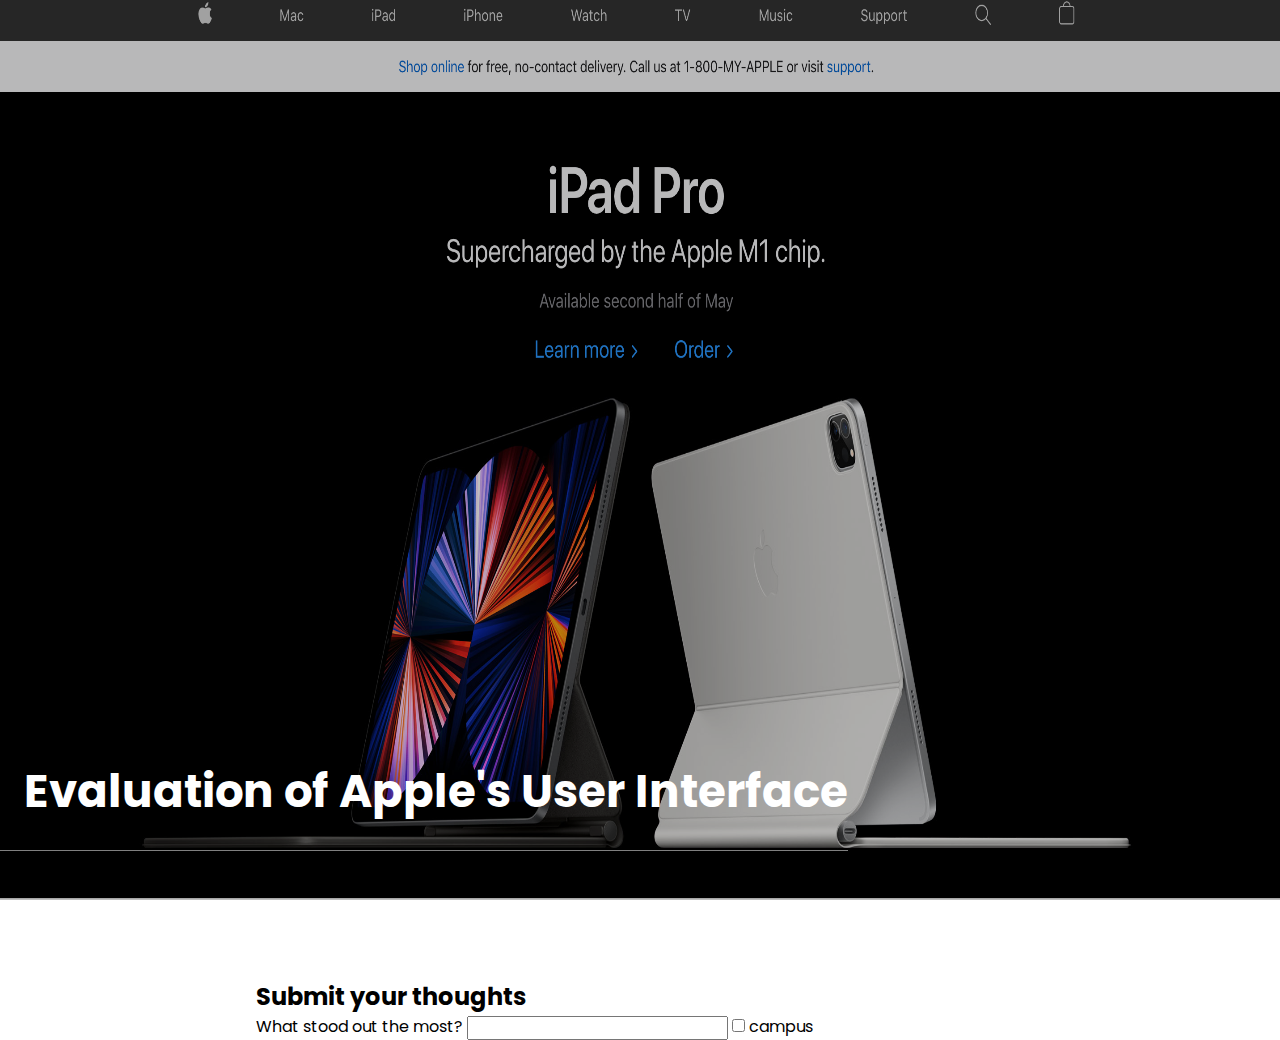
==== lab1/index.html @ 57fc591d "WIP: Lab 1" ====
<!DOCTYPE html>
<html>
    <head>
        <meta charset="utf-8" />
        <link rel="shortcut icon" type="image/jpg" href="public/favicon.ico"/>
        <title>Lab 1 - Constructing a Survey</title>

        <link rel="stylesheet" href="css/main.css">
    </head>
    <body>
        <a href="https://apple.ca" target="_blank">

            <div class="header">
                    <img src="assets/apple.png" alt="A screenshot of Apple's corporate landing page"/ class="img__content">
                <div class="overlay">
                    <h1> Evaluation of Apple's User Interface </h1>
                </div>
            </div>
        </a>
        <main>
            <h2> Submit your thoughts </h2>
            <div class="form">
                <form>
                    <label for="name">What stood out the most?</label>
                    <input type="text" id="cta" name="cta" />

                    <input type="checkbox" id="campus" name="likes" value="campus" />
                    
                    <label for="campus">campus</label><br>
                </form>
            </div>
        </main>        
    </body>
</html>
---- lab1/css/main.css ----
/* Font Imports */
@import url('https://fonts.googleapis.com/css2?family=Roboto:wght@400');
@import url('https://fonts.googleapis.com/css2?family=Poppins:wght@200&display=swap');

* {
    font-family: 'Poppins', sans-serif;
    margin: 0;
    padding: 0;
}

main {
    width: 60%;
    margin: auto;
    justify-content: center;
}

h1 {
    font-size: 2.825em;
    margin: 24px 0 18px;
    padding-bottom: 24px;
    border-bottom: 1px solid grey;
    color: white;
    padding-left: 24px;
}

.header {
    position: relative;
}

.overlay {
    position: absolute;
    top: 75%;
    bottom: 0;
    left: 0;
    background: none;
}

.img__content {
    width: 100%;
    height: 100vh;
    filter: brightness(100%);
    transition: ease-in-out 0.2s;
    margin-bottom: 72px;
}

.img__content:hover,
.img__content:focus {
    filter: brightness(75%);
    transition: ease-in-out 0.2s;
}

@media only screen and (max-width: 768px) {
    main {
        width: 80%;
    }

    .img__content {
        width: calc(100% - 8px);
        margin: 4px 4px 8px;
    }
}
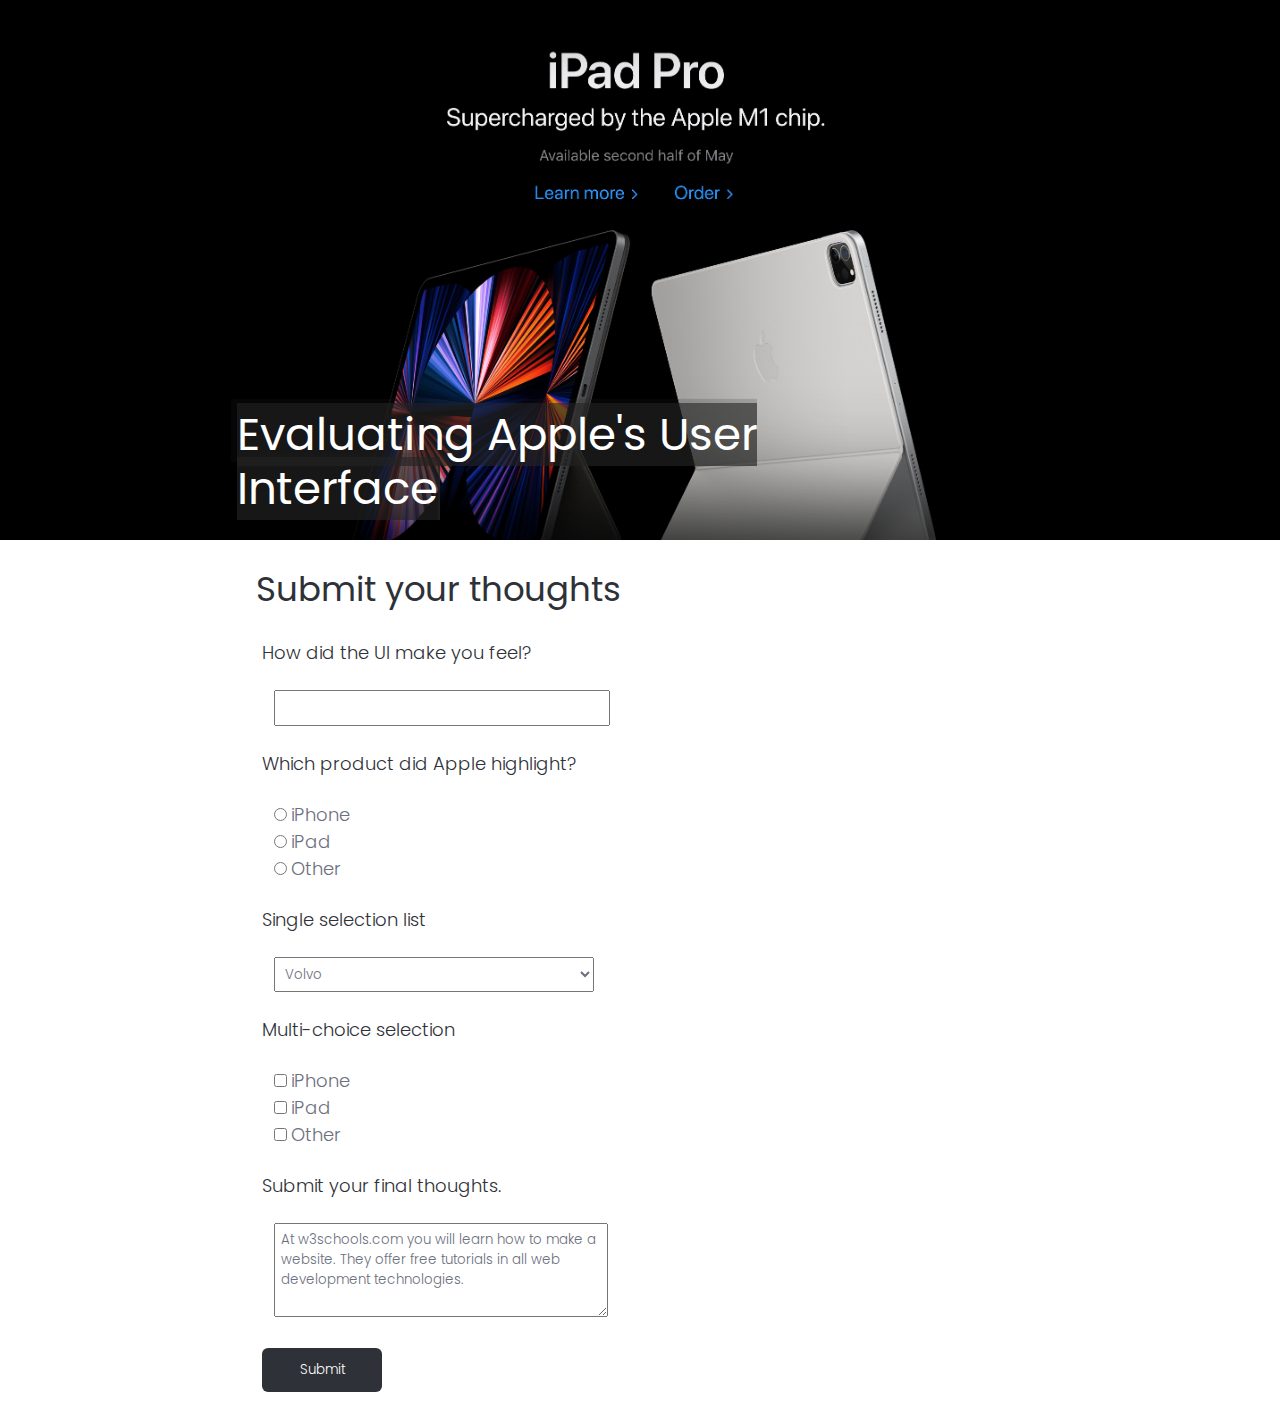
==== commit 9722edc8: "WIP: Lab1" ====
--- a/lab1/index.html
+++ b/lab1/index.html
@@ -8,12 +8,10 @@
         <link rel="stylesheet" href="css/main.css">
     </head>
     <body>
-        <a href="https://apple.ca" target="_blank">
-
+        <a class="header__link" href="https://apple.ca" target="_blank">
             <div class="header">
-                    <img src="assets/apple.png" alt="A screenshot of Apple's corporate landing page"/ class="img__content">
                 <div class="overlay">
-                    <h1> Evaluation of Apple's User Interface </h1>
+                    <h1> Evaluating Apple's User Interface </h1>
                 </div>
             </div>
         </a>
@@ -21,12 +19,51 @@
             <h2> Submit your thoughts </h2>
             <div class="form">
                 <form>
-                    <label for="name">What stood out the most?</label>
-                    <input type="text" id="cta" name="cta" />
+                    <h3>How did the UI make you feel?</h3>
+                    <div class="survey--item">
+                        <label for="name" value="What stood out the most?" aria-hidden="true"></label>
+                        <input type="text" id="cta" name="cta" />
+                    </div>
 
-                    <input type="checkbox" id="campus" name="likes" value="campus" />
-                    
-                    <label for="campus">campus</label><br>
+                    <h3>Which product did Apple highlight?</h3>
+                    <div class="survey--item">
+                        <input type="radio" id="phone" name="highlight" value="phone">
+                        <label for="phone">iPhone</label><br>
+                        <input type="radio" id="phone" name="highlight" value="phone">
+                        <label for="female">iPad</label><br>
+                        <input type="radio" id="other" name="highlight" value="other">
+                        <label for="other">Other</label>
+                    </div>
+
+                    <h3>Single selection list</h3>
+                    <div class="survey--item">
+                        <label for="cars" value="Choose a car" aria-hidden="true"></label>
+                        <select name="cars" id="cars">
+                        <option value="volvo">Volvo</option>
+                        <option value="saab">Saab</option>
+                        <option value="mercedes">Mercedes</option>
+                        <option value="audi">Audi</option>
+                        </select>
+                    </div>
+
+                    <h3>Multi-choice selection</h3>
+                    <div class="survey--item">
+                        <input type="checkbox" id="phone" name="highlight" value="phone">
+                        <label for="phone">iPhone</label><br>
+                        <input type="checkbox" id="phone" name="highlight" value="phone">
+                        <label for="ipad">iPad</label><br>
+                        <input type="checkbox" id="other" name="highlight" value="other">
+                        <label for="other">Other</label>
+                    </div>
+
+                    <h3>Submit your final thoughts.</h3>
+                    <div class="survey--item">
+                        <label for="w3review" aria-hidden="true" value="Review of W3Schools:"></label>
+                        <textarea id="w3review" name="w3review" rows="4" cols="50">At w3schools.com you will learn how to make a website. They offer free tutorials in all web development technologies.
+                        </textarea> 
+                    </div>
+
+                    <input type="submit">
                 </form>
             </div>
         </main>        
--- a/lab1/css/main.css
+++ b/lab1/css/main.css
@@ -1,52 +1,145 @@
 /* Font Imports */
-@import url('https://fonts.googleapis.com/css2?family=Roboto:wght@400');
-@import url('https://fonts.googleapis.com/css2?family=Poppins:wght@200&display=swap');
+@import url('https://fonts.googleapis.com/css2?family=Poppins:wght@300');
+@import url('https://fonts.googleapis.com/css2?family=Poppins:wght@400');
 
 * {
     font-family: 'Poppins', sans-serif;
     margin: 0;
     padding: 0;
+    font-weight: 300;
+    color: #2E3138;
 }
 
 main {
     width: 60%;
     margin: auto;
+    margin-top: 24px;
     justify-content: center;
+}
+
+h1,
+h2 {
+    font-weight: 400;
 }
 
 h1 {
     font-size: 2.825em;
-    margin: 24px 0 18px;
-    padding-bottom: 24px;
-    border-bottom: 1px solid grey;
     color: white;
-    padding-left: 24px;
+    line-height: 1.2;
+    display: inline;
+
+    width: 720px;
+    transition: 0.2s;
+
+    background: #00000063;
+}
+
+h2 {
+    font-size: 2.125em;
+}
+
+h3 {
+    font-size: 1.125em;
+    margin: 24px 0;
+}
+
+label {
+    font-size: 1.125em;
+}
+
+textarea,
+input,
+select,
+label {
+    color: #6C6F7D;
+}
+
+input {
+    margin: 6px 0;
+}
+
+input[type=text] {
+    margin: 24px 0;
+    display: block;
+    width: 320px;
+    padding: 6px;
+}
+
+textarea,
+select {
+    width: 320px;
+    padding: 6px;
+}
+
+input[type=submit] {
+    display: block;
+    width: 120px;
+    cursor: pointer;
+    outline: none;
+
+    padding: 12px;
+    margin: 24px 0;
+
+    border-radius: 6px;
+    border: none;
+
+    color: white;
+    background-color: #2E3138;
+
+    transition: 0.2s;
+}
+
+input[type=submit]:hover,
+input[type=submit]:focus {
+    background-color: #333;
+    transition: 0.2s;
+
+}
+
+
+a.header__link {
+    display: block;
+    text-decoration: none;
+    color: white;
+}
+
+a.header__link:hover h1 {
+    background: #232323a9;
+    -moz-box-shadow: -6px -4px 1px 0px #2323232e, 2px 0px 0px #232323d9;
+    -webkit-box-shadow: -6px -4px 1px 0px #2323232e, 2px 0px 0px #232323d9;
+    box-shadow: -6px -4px 1px 0px #2323232e, 2px 0px 0px #232323d9;
+    transition: 0.2s;
+
 }
 
 .header {
     position: relative;
+    background-image: url(../assets/apple.png);
+    background-position: center;
+    -moz-box-shadow: inset 5px 0 0px #000000;
+    -webkit-box-shadow: inset 0 0 0 50px #000000;
+    box-shadow: inset 0 -22px 114px 6px #000000;
+    background-size: cover;
+    height: 60vh;
 }
 
 .overlay {
     position: absolute;
-    top: 75%;
     bottom: 0;
-    left: 0;
+    left: calc(33.33% / 2);
     background: none;
+    display: inline-block;
+
+    margin: 24px;
+    width: 720px;
 }
 
-.img__content {
-    width: 100%;
-    height: 100vh;
-    filter: brightness(100%);
-    transition: ease-in-out 0.2s;
-    margin-bottom: 72px;
+.form {
+    margin: 24px 6px;
 }
 
-.img__content:hover,
-.img__content:focus {
-    filter: brightness(75%);
-    transition: ease-in-out 0.2s;
+.survey--item {
+    margin: 24px 0 24px 12px
 }
 
 @media only screen and (max-width: 768px) {
@@ -54,8 +147,15 @@
         width: 80%;
     }
 
-    .img__content {
-        width: calc(100% - 8px);
-        margin: 4px 4px 8px;
+    .overlay {
+        width: 320px;
+        left: 0;
+    }
+
+    input[type=submit],
+    input[type=text],
+    select,
+    textarea {
+        width: 100%;
     }
 }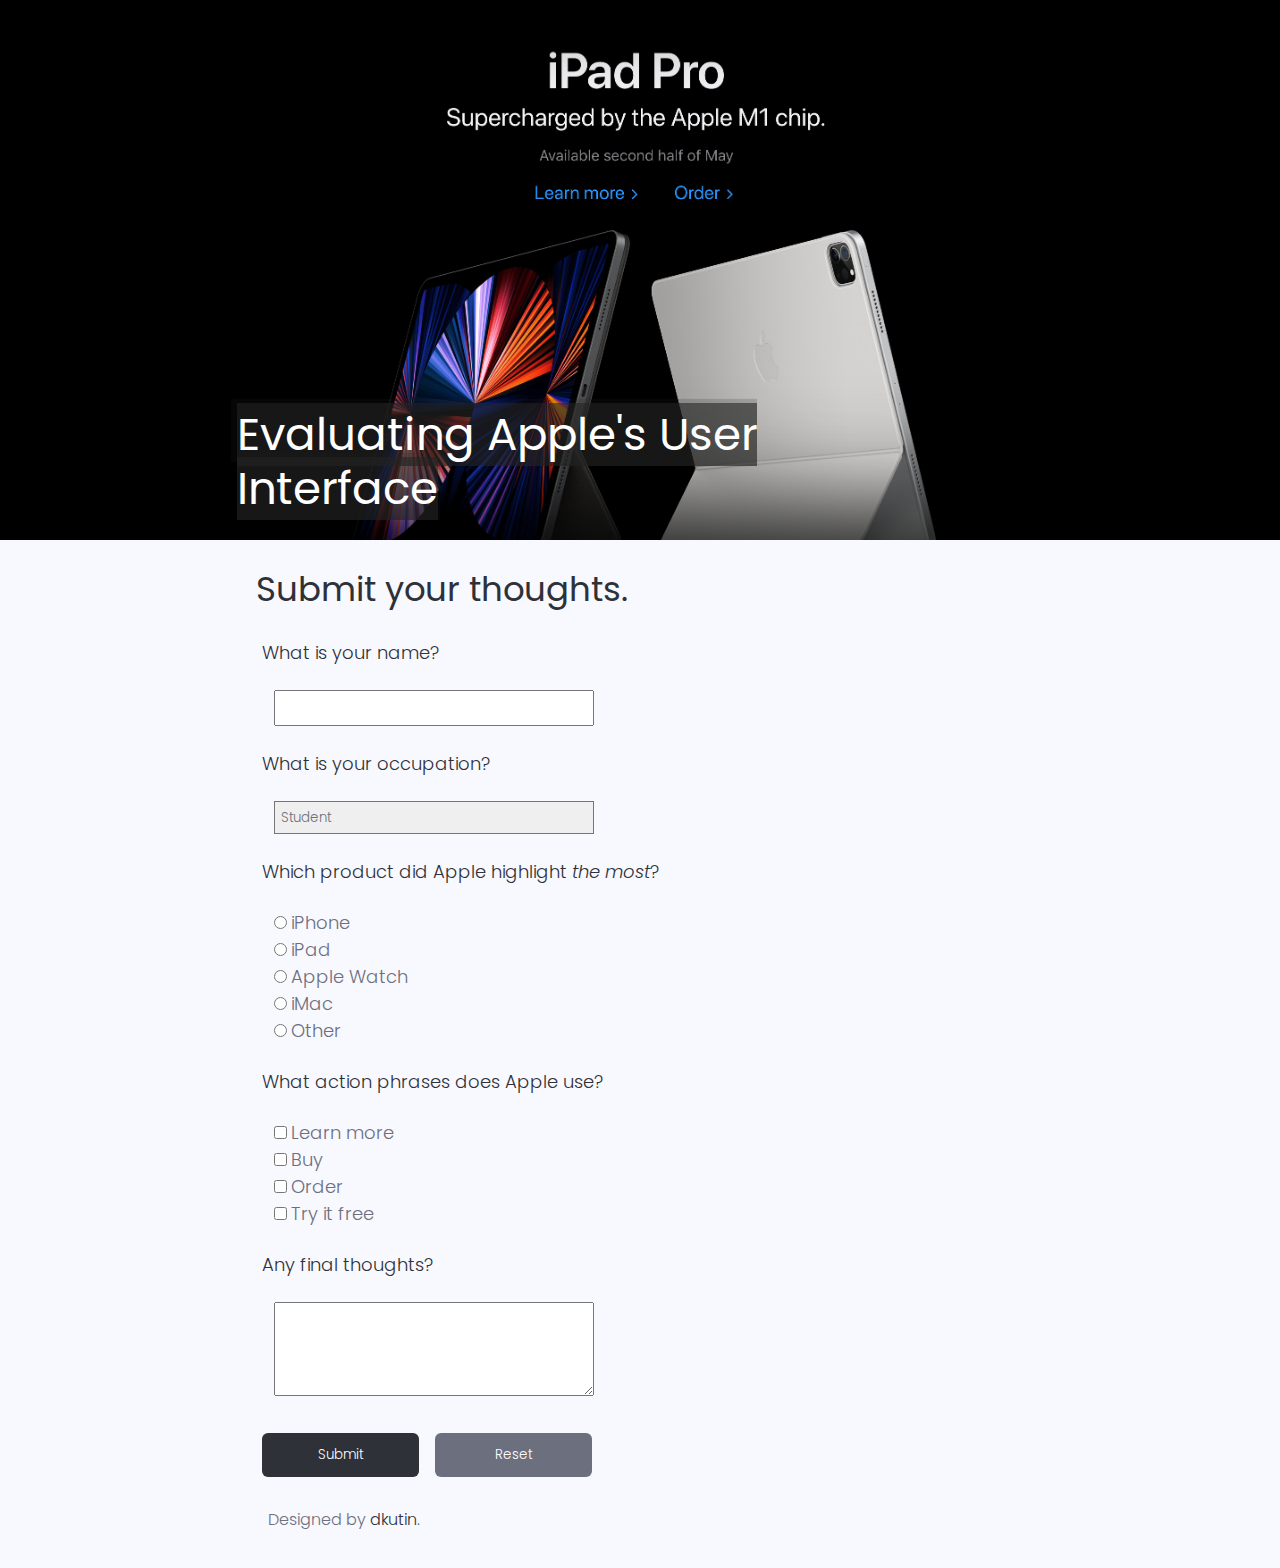
==== commit 86abeb61: "Lab 1" ====
--- a/lab1/index.html
+++ b/lab1/index.html
@@ -16,56 +16,69 @@
             </div>
         </a>
         <main>
-            <h2> Submit your thoughts </h2>
+            <h2> Submit your thoughts. </h2>
             <div class="form">
                 <form>
-                    <h3>How did the UI make you feel?</h3>
+                    <h3>What is your name?</h3>
                     <div class="survey--item">
-                        <label for="name" value="What stood out the most?" aria-hidden="true"></label>
-                        <input type="text" id="cta" name="cta" />
+                        <label for="name" value="What is your name?" aria-hidden="true"></label>
+                        <input type="text" id="name" name="name" />
                     </div>
 
-                    <h3>Which product did Apple highlight?</h3>
+                    <h3>What is your occupation?</h3>
                     <div class="survey--item">
-                        <input type="radio" id="phone" name="highlight" value="phone">
-                        <label for="phone">iPhone</label><br>
-                        <input type="radio" id="phone" name="highlight" value="phone">
-                        <label for="female">iPad</label><br>
+                        <label for="occupation" value="What is your occupation?" aria-hidden="true"></label>
+                        <select name="occupation" id="occupation">
+                            <option value="student">Student</option>
+                            <option value="webdev">Web developer</option>
+                            <option value="uxui">UX/UI Designer</option>
+                            <option value="other">Other</option>
+                        </select>
+                    </div>
+
+                    <h3>Which product did Apple highlight <em>the most</em>?</h3>
+                    <div class="survey--item">
+                        <input type="radio" id="iphone" name="highlight" value="iphone">
+                        <label for="iphone">iPhone</label><br>
+                        <input type="radio" id="ipad" name="highlight" value="ipad">
+                        <label for="ipad">iPad</label><br>
+                        <input type="radio" id="watch" name="highlight" value="watch">
+                        <label for="watch">Apple Watch</label><br>
+                        <input type="radio" id="mac" name="highlight" value="mac">
+                        <label for="mac">iMac</label><br>
                         <input type="radio" id="other" name="highlight" value="other">
                         <label for="other">Other</label>
                     </div>
 
-                    <h3>Single selection list</h3>
+                    <h3>What action phrases does Apple use?</h3>
                     <div class="survey--item">
-                        <label for="cars" value="Choose a car" aria-hidden="true"></label>
-                        <select name="cars" id="cars">
-                        <option value="volvo">Volvo</option>
-                        <option value="saab">Saab</option>
-                        <option value="mercedes">Mercedes</option>
-                        <option value="audi">Audi</option>
-                        </select>
+                        <input type="checkbox" id="learn" name="highlight" value="learn">
+                        <label for="learn">Learn more</label><br>
+                        <input type="checkbox" id="buy" name="highlight" value="buy">
+                        <label for="buy">Buy</label><br>
+                        <input type="checkbox" id="order" name="highlight" value="order">
+                        <label for="order">Order</label><br>
+                        <input type="checkbox" id="try" name="highlight" value="try">
+                        <label for="try">Try it free</label>
                     </div>
 
-                    <h3>Multi-choice selection</h3>
+                    <h3>Any final thoughts?</h3>
                     <div class="survey--item">
-                        <input type="checkbox" id="phone" name="highlight" value="phone">
-                        <label for="phone">iPhone</label><br>
-                        <input type="checkbox" id="phone" name="highlight" value="phone">
-                        <label for="ipad">iPad</label><br>
-                        <input type="checkbox" id="other" name="highlight" value="other">
-                        <label for="other">Other</label>
+                        <label for="final" aria-hidden="true" value="Final thoughts?"></label>
+                        <textarea id="final" name="final" rows="4" cols="50"></textarea> 
                     </div>
-
-                    <h3>Submit your final thoughts.</h3>
-                    <div class="survey--item">
-                        <label for="w3review" aria-hidden="true" value="Review of W3Schools:"></label>
-                        <textarea id="w3review" name="w3review" rows="4" cols="50">At w3schools.com you will learn how to make a website. They offer free tutorials in all web development technologies.
-                        </textarea> 
+                    
+                    <div class="survey--actions">
+                        <input type="submit">
+                        <input type="reset">
                     </div>
-
-                    <input type="submit">
                 </form>
             </div>
-        </main>        
+        </main>
+        <footer>
+            <span class="signature">
+                Designed by <a href="https://github.com/dkutin">dkutin</a>.
+            </span>
+        </footer>      
     </body>
 </html>--- a/lab1/css/main.css
+++ b/lab1/css/main.css
@@ -2,6 +2,9 @@
 @import url('https://fonts.googleapis.com/css2?family=Poppins:wght@300');
 @import url('https://fonts.googleapis.com/css2?family=Poppins:wght@400');
 
+html {
+    background-color:#f8f8ff;
+}
 * {
     font-family: 'Poppins', sans-serif;
     margin: 0;
@@ -10,11 +13,16 @@
     color: #2E3138;
 }
 
-main {
+main,
+footer {
     width: 60%;
     margin: auto;
     margin-top: 24px;
     justify-content: center;
+}
+
+footer {
+    margin-bottom: 36px;
 }
 
 h1,
@@ -65,20 +73,31 @@
     padding: 6px;
 }
 
+select {
+    -webkit-appearance: none;
+    -moz-appearance: none;
+    appearance: none;
+}
+
+input[type=text],
 textarea,
 select {
     width: 320px;
     padding: 6px;
-}
-
-input[type=submit] {
-    display: block;
-    width: 120px;
+
+    -webkit-box-sizing: border-box;
+    -moz-box-sizing: border-box;
+    box-sizing: border-box;
+}
+
+input[type=submit],
+input[type=reset] {
+    display: inline-block;
+    width: calc((320px / 2) - 3px);
     cursor: pointer;
     outline: none;
 
     padding: 12px;
-    margin: 24px 0;
 
     border-radius: 6px;
     border: none;
@@ -89,11 +108,29 @@
     transition: 0.2s;
 }
 
+input[type=radio]:checked + label,
+input[type=checkbox]:checked + label { 
+    font-weight: bold; 
+} 
+
+input[type=reset] {
+    background-color: #6C6F7D;
+}
+
+input[type=submit] {
+    margin-right: 12px;
+}
+
 input[type=submit]:hover,
 input[type=submit]:focus {
-    background-color: #333;
-    transition: 0.2s;
-
+    background-color: #6c6f7d5d;
+    transition: 0.2s;
+}
+
+input[type=reset]:hover,
+input[type=reset]:focus {
+    background-color: #6c6f7d5d; 
+    transition: 0.2s;
 }
 
 
@@ -105,22 +142,24 @@
 
 a.header__link:hover h1 {
     background: #232323a9;
-    -moz-box-shadow: -6px -4px 1px 0px #2323232e, 2px 0px 0px #232323d9;
-    -webkit-box-shadow: -6px -4px 1px 0px #2323232e, 2px 0px 0px #232323d9;
-    box-shadow: -6px -4px 1px 0px #2323232e, 2px 0px 0px #232323d9;
-    transition: 0.2s;
-
+
+    -moz-box-shadow: -6px -4px 1px 0px #2323232e, 2px 0px 0px #2323232e;
+    -webkit-box-shadow: -6px -4px 1px 0px #2323232e, 2px 0px 0px #2323232e;
+    box-shadow: -6px -4px 1px 0px #2323232e, 2px 0px 0px #2323232e;
+
+    transition: 0.2s;
 }
 
 .header {
+    height: 60vh;
     position: relative;
     background-image: url(../assets/apple.png);
     background-position: center;
-    -moz-box-shadow: inset 5px 0 0px #000000;
-    -webkit-box-shadow: inset 0 0 0 50px #000000;
+    background-size: cover;
+
+    -moz-box-shadow: inset 0 -22px 114px 6px #000000;
+    -webkit-box-shadow: inset 0 -22px 114px 6px #000000;
     box-shadow: inset 0 -22px 114px 6px #000000;
-    background-size: cover;
-    height: 60vh;
 }
 
 .overlay {
@@ -142,7 +181,28 @@
     margin: 24px 0 24px 12px
 }
 
+span.signature {
+    margin-top: 48px;
+    margin-left: 12px;
+    color: #6C6F7D;
+}
+
+span.signature > a {
+    text-decoration: none;
+}
+span.signature > a:hover {
+    color: white;
+    background: #232323a9;
+
+    -moz-box-shadow: -6px -4px 1px 0px #2323232e, 2px 0px 0px #2323232e;
+    -webkit-box-shadow: -6px -4px 1px 0px #2323232e, 2px 0px 0px #2323232e;
+    box-shadow: -3px -2px 1px 0px #2323232e, 1px 0px 0px #2323232e;
+
+    transition: 0.2s;
+}
+
 @media only screen and (max-width: 768px) {
+    footer,
     main {
         width: 80%;
     }
@@ -153,9 +213,14 @@
     }
 
     input[type=submit],
+    input[type=reset],
     input[type=text],
     select,
     textarea {
         width: 100%;
     }
+
+    input[type=submit] {
+        margin: 0;
+    }
 }